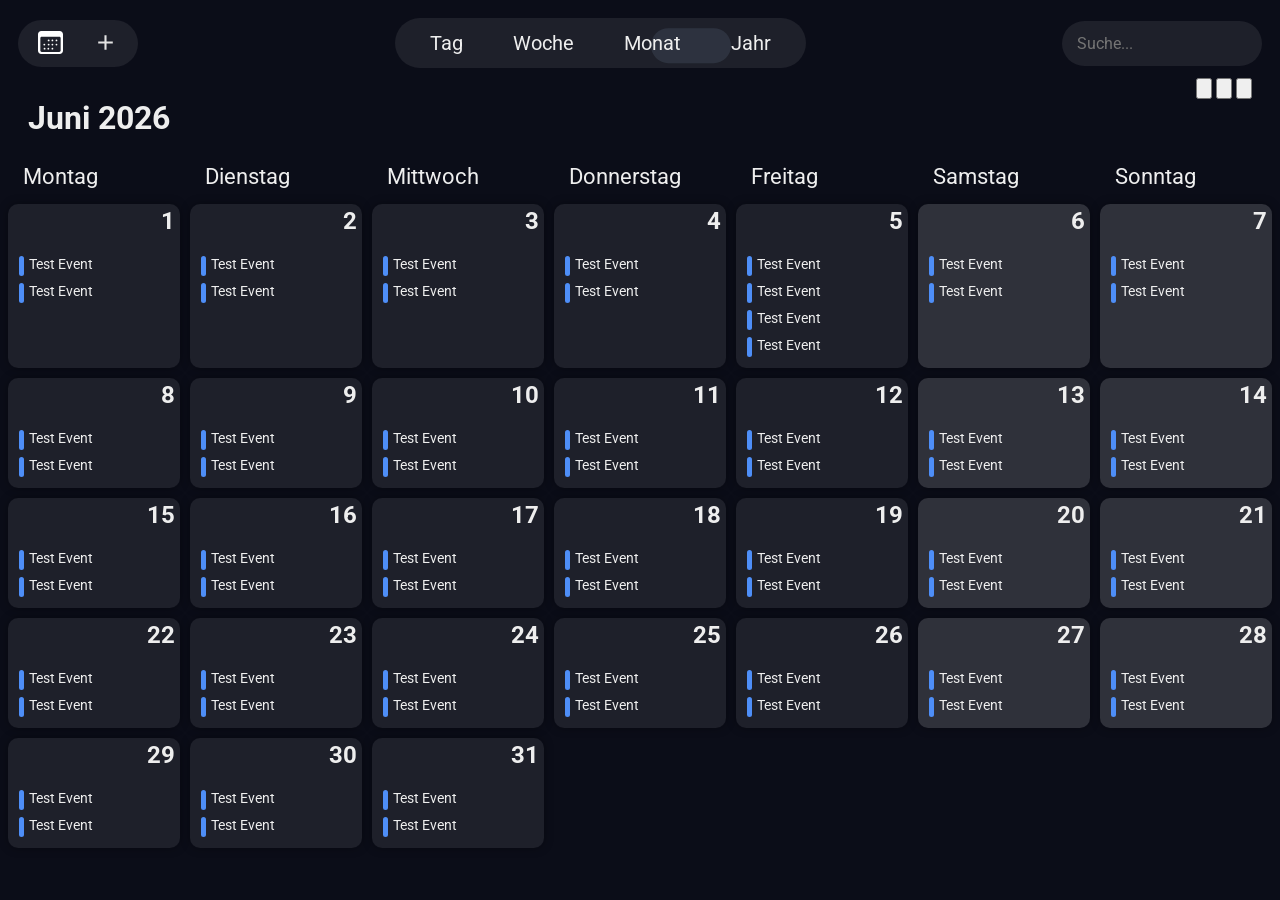
==== frontend/month-look.html @ 3fba00ce "Styling-Nav" ====
<!doctype html>
<html lang="de" data-theme="dark">
  <head>
    <meta charset="UTF-8" />
    <meta name="viewport" content="width=device-width, initial-scale=1.0" />
    <title>Document</title>
    <link rel="stylesheet" href="color.css" />
    <link rel="stylesheet" href="month-look.css" />
    <link rel="stylesheet" href="nav.css" />

    <link rel="preconnect" href="https://fonts.googleapis.com" />
    <link rel="preconnect" href="https://fonts.gstatic.com" crossorigin />
    <link
      href="https://fonts.googleapis.com/css2?family=Caveat:wght@400..700&family=Roboto:ital,wght@0,100..900;1,100..900&display=swap"
      rel="stylesheet"
    />
  </head>
  <body>
    <nav class="nav">
      <div class="nav-left">
        <button>
          <img src="/img/calender.svg" alt="" />
        </button>
        <button>
          <img src="/img/Plus.svg" alt="" />
        </button>
      </div>

      <div class="calender-look">
        <button id="day-view">Tag</button><button id="week-view">Woche</button
        ><button id="month-view">Monat</button
        ><button id="year-view">Jahr</button>
        <div id="view-content"></div>
      </div>

      <input type="search" placeholder="Suche..." />
    </nav>

    <div class="under-nav">
      <h1>Juni 2026</h1>
      <div>
        <button><img src="" alt="" /></button>
        <button><img src="" alt="" /></button>
        <button><img src="" alt="" /></button>
      </div>
    </div>

    <div class="grid-container" id="grid-container">
      <div class="Week-day">Montag</div>
      <div class="Week-day">Dienstag</div>
      <div class="Week-day">Mittwoch</div>
      <div class="Week-day">Donnerstag</div>
      <div class="Week-day">Freitag</div>
      <div class="Week-day">Samstag</div>
      <div class="Week-day">Sonntag</div>
    </div>

    <template id="calender-day">
      <div class="container-calender">
        <h2 class="date-headline">date</h2>
        <div class="content"></div>
      </div>
    </template>

    <template id="Event">
      <button class="event">
        <div class="event-color"></div>
        <span class="event-content"></span>
      </button>
    </template>

    <script src="month-look.js"></script>
  </body>
</html>
---- frontend/color.css ----
/* =========================
   DARK MODE (Standard)
   ========================= */
[data-theme="dark"] {
  --background: #0b0d18;
  --surface: #15171f;
  --surface-hover: rgba(255, 255, 255, 0.15);

  --text-primary: #eeeeee;
  --text-secondary: #b4b7c0;
  --text-muted: #7d8089;

  --accent: #9ecefa;
  --view-content: #1d2330f6;

  --border: rgba(255, 255, 255, 0.08);

  --border-weekend: rgba(255, 255, 255, 0.15);
  --shadow: rgba(0, 0, 0, 0.35);

  /* Kalender Einträge */
  --entry-1: #4e8ef7; /* Blau – z.B. Schule */
  --entry-2: #e05c7a; /* Rot/Pink – z.B. Wichtig */
  --entry-3: #50c27a; /* Grün – z.B. Sport */
  --entry-4: #f0a84e; /* Orange – z.B. Freizeit */
  --entry-5: #a78bf6; /* Lila – z.B. Privat */
  --entry-6: #4ec9c9; /* Türkis – z.B. Arzt */
  --entry-7: #f06b3f; /* Dunkelorange – z.B. Hausaufgaben */
  --entry-8: #e8d44d; /* Gelb – z.B. Geburtstag */
  --entry-9: #6ec6f5; /* Hellblau – z.B. Urlaub */
  --entry-10: #c97ae8; /* Pink-Lila – z.B. Sonstiges */
}

/* =========================
   LIGHT MODE
   ========================= */
[data-theme="light"] {
  --background: #f4f7fb;
  --surface: #ffffff;
  --surface-hover: #e5ebf3;

  --text-primary: #1d2330;
  --text-secondary: #5d6677;
  --text-muted: #8c94a3;

  --accent: #b8dbff;

  --border: rgba(0, 0, 0, 0.08);
  --border-weekend: rgba(0, 0, 0, 0.15);
  --shadow: rgba(0, 0, 0, 0.12);

  /* Kalender Einträge – etwas dunkler für Lesbarkeit auf hellem Hintergrund */
  --entry-1: #2d6ef0;
  --entry-2: #d63b5e;
  --entry-3: #2ea85e;
  --entry-4: #e08c28;
  --entry-5: #7c5ce8;
  --entry-6: #27a8a8;
  --entry-7: #d44e1e;
  --entry-8: #c9b020;
  --entry-9: #3aa8e0;
  --entry-10: #a855d4;
}
---- frontend/month-look.css ----
body {
  background-color: var(--background);
  color: var(--text-primary);
}

* {
  font-family: "Roboto", sans-serif;
  font-optical-sizing: auto;
  font-style: normal;
  font-variation-settings: "wdth" 100;
}

:root {
  --spalten-grid: 7;
}

.Week-day {
  font-family: "Roboto", sans-serif;
  font-optical-sizing: auto;
  font-style: normal;
  font-variation-settings: "wdth" 200;

  display: flex;
  align-items: center;
  margin-left: 10px;
  font-size: 22px;

  padding: 5px;
  border-radius: 10px;
}

.under-nav {
  display: flex;
  justify-content: space-between;
  margin-left: 20px;
  margin-right: 20px;
}

/** Grid – Calender-body */

.grid-container {
  display: grid;
  grid-template-columns: repeat(var(--spalten-grid), 1fr);
  gap: 10px;
}

.container-calender {
  padding: 5px;
  border-radius: 10px;
  min-height: 100px;
  background-color: var(--border);
  box-shadow: 0px 0px 10px var(--shadow);
}

.container-calender:hover {
  cursor: pointer;
  transform: scale(1.04);
  transition: transform 0.2s ease-in-out;
}

h2 {
  font-family: "Roboto", sans-serif;
  font-optical-sizing: auto;
  font-style: normal;
  font-variation-settings: "wdth" 100;

  display: flex;
  justify-content: end;
  margin-top: -2px;
}

/** Event */

.event {
  /*button settings*/
  border: none;
  background: none;

  color: var(--text-primary);
  display: flex;
  justify-content: start;
  flex-direction: row;
  margin-bottom: 5px;
}

.event-color {
  width: 5px;
  height: 20px;
  border-radius: 15px;
  display: inline-block;
  font-family: "Roboto", sans-serif;
  margin-right: 5px;
  background-color: var(--entry-1);
}

.event-content {
  font-size: 14px;
}
---- frontend/nav.css ----
/** Nav */
nav {
  display: flex;
  justify-content: space-between;
  align-items: center;
  padding: 10px;
  border-radius: 10px;
}

.nav-left {
  display: flex;
  align-items: center;
  background-color: var(--border);
  padding: 5px 10px;
  border-radius: 25px;
  gap: 10px;
}

nav button {
  background: none;
  border: none;
  color: var(--text-primary);
  font-size: 50%;
  cursor: pointer;
  padding: 5px 10px;
}

nav button:hover {
  background-color: var(--surface-hover);
  border-radius: 25px;
}

nav button > img {
  --svg-size: 25px;
  width: var(--svg-size);
  height: var(--svg-size);
}

.calender-look {
  font-family: "Roboto", sans-serif;
  background-color: var(--border);
  padding: 8px 10px;
  border-radius: 25px;
}

.calender-look > button {
  z-index: 2;
  background: none;
  border: none;
  color: var(--text-primary);
  font-size: 20px;
  cursor: pointer;
  margin: 0 15px;
}

#view-content {
  z-index: -1;
  position: absolute;
  width: 80px;
  height: 35px;
  background-color: var(--view-content);
  border-radius: 20px;
  translate: -50% -91%;
  left: 54%;
}

input[type="search"] {
  outline: none;
  border: none;
  background-color: var(--border);
  color: var(--text-primary);
  font-size: 16px;
  border: none;
  padding: 10px 15px;
  height: 45px;

  border-radius: 25px;
  width: 200px;
}
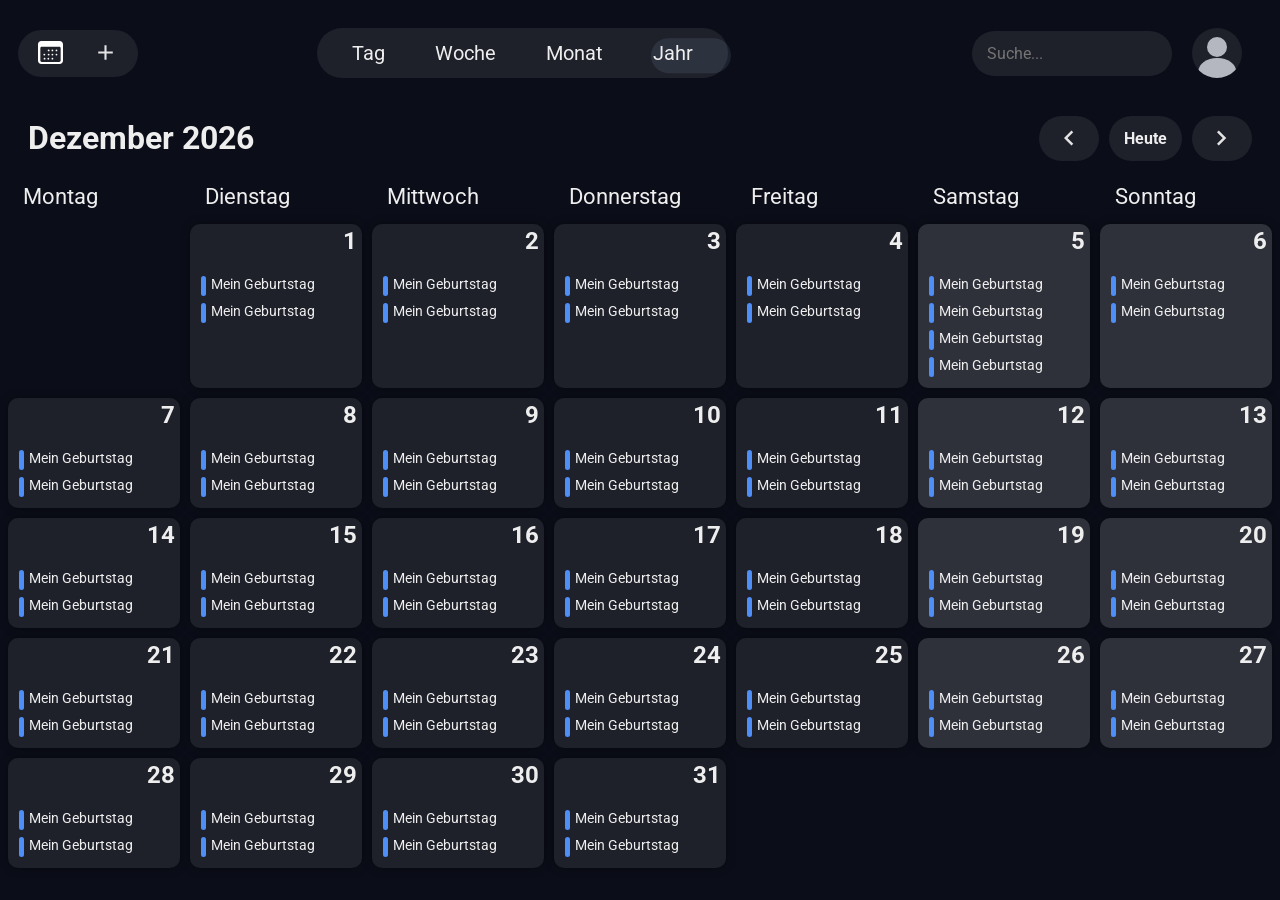
==== commit e9340474: "styling-nav" ====
--- a/frontend/month-look.html
+++ b/frontend/month-look.html
@@ -33,15 +33,29 @@
         <div id="view-content"></div>
       </div>
 
-      <input type="search" placeholder="Suche..." />
+      <div class="nav-right">
+        <div class="search-container">
+          <button id="search-button">
+            <img class="search-icon" src="/img/search.svg" alt="" />
+          </button>
+          <input id="search-input" type="search" placeholder="Suche..." />
+        </div>
+        <button id="profil-button">
+          <div class="profile-avatar"></div>
+        </button>
+      </div>
     </nav>
 
     <div class="under-nav">
-      <h1>Juni 2026</h1>
-      <div>
-        <button><img src="" alt="" /></button>
-        <button><img src="" alt="" /></button>
-        <button><img src="" alt="" /></button>
+      <h1 id="month-title">Juni 2026</h1>
+      <div class="nav-buttons">
+        <button id="prev-month" class="nav-button">
+          <img src="/img/links_pfeil.svg" alt="" />
+        </button>
+        <button id="today" class="nav-button">Heute</button>
+        <button id="next-month" class="nav-button">
+          <img src="/img/rechts_pfeil.svg" alt="" />
+        </button>
       </div>
     </div>
 
@@ -70,5 +84,6 @@
     </template>
 
     <script src="month-look.js"></script>
+    <script src="nav.js"></script>
   </body>
 </html>
--- a/frontend/color.css
+++ b/frontend/color.css
@@ -1,3 +1,24 @@
+:root {
+  --profile-1: #8b3a3a;
+  --profile-2: #7a6040;
+  --profile-3: #3a8080;
+  --profile-4: #7a6040;
+  --profile-5: #8b3a3a;
+  --profile-6: #b0a080;
+  --profile-7: #7a3a7a;
+  --profile-8: #7a7a30;
+  --profile-9: #3a7a50;
+  --profile-10: #507a30;
+  --profile-11: #c080c0;
+  --profile-12: #50a070;
+  --profile-13: #3a6080;
+  --profile-14: #303080;
+  --profile-15: #7030a0;
+  --profile-16: #903060;
+  --profile-17: #8090c0;
+  --profile-18: #c07070;
+}
+
 /* =========================
    DARK MODE (Standard)
    ========================= */
--- a/frontend/month-look.css
+++ b/frontend/month-look.css
@@ -54,8 +54,8 @@
 
 .container-calender:hover {
   cursor: pointer;
-  transform: scale(1.04);
-  transition: transform 0.2s ease-in-out;
+  transform: scale(1.05);
+  transition: transform 0.3s ease-in-out;
 }
 
 h2 {
--- a/frontend/nav.css
+++ b/frontend/nav.css
@@ -16,6 +16,13 @@
   gap: 10px;
 }
 
+.nav-right {
+  display: flex;
+  align-items: center;
+  padding: 5px 10px;
+  border-radius: 25px;
+}
+
 nav button {
   background: none;
   border: none;
@@ -28,6 +35,7 @@
 nav button:hover {
   background-color: var(--surface-hover);
   border-radius: 25px;
+  transition: background-color 0.2s ease-in-out;
 }
 
 nav button > img {
@@ -64,7 +72,16 @@
   left: 54%;
 }
 
+.search-container {
+  display: flex;
+  align-items: center;
+  padding: 5px 10px;
+  border-radius: 25px;
+  gap: 5px;
+}
+
 input[type="search"] {
+  z-index: 1;
   outline: none;
   border: none;
   background-color: var(--border);
@@ -77,3 +94,197 @@
   border-radius: 25px;
   width: 200px;
 }
+
+/* Search Button */
+
+#search-button {
+  background-color: var(--border);
+  border: none;
+  padding: 8px;
+  border-radius: 25px;
+  cursor: pointer;
+  visibility: hidden;
+  transform: translateX(60px);
+  transition: transform 0.2s ease-in-out;
+}
+
+/* Search Icon */
+
+#search-button > img {
+  --svg-size: 25px;
+  width: var(--svg-size);
+  height: var(--svg-size);
+}
+
+/* Zustand wenn Input aktiv ist */
+
+.search-input-focus {
+  transform: translateX(0px);
+  visibility: visible;
+}
+/* Kleine Klick-Animation */
+
+@keyframes search-click {
+  0% {
+    transform: translateX(0);
+    visibility: visible;
+  }
+
+  50% {
+    transform: translateX(-20px) scale(1.02);
+    visibility: visible;
+  }
+
+  100% {
+    transform: translateX(0px);
+    visibility: visible;
+  }
+}
+
+.search-click-animation {
+  visibility: visible;
+
+  animation: search-click 0.3s ease-in-out forwards;
+}
+
+/** Next and bevor button **/
+
+.under-nav {
+  display: flex;
+  justify-content: space-between;
+  align-items: center;
+  margin-left: 20px;
+  margin-right: 20px;
+}
+
+.nav-buttons {
+  display: flex;
+  justify-content: space-between;
+
+  gap: 10px;
+}
+
+.nav-button {
+  font-family: "Roboto", sans-serif;
+  font-weight: 700;
+  display: flex;
+  justify-content: center;
+  align-items: center;
+
+  background-color: var(--border);
+  border: none;
+  color: var(--text-primary);
+  font-size: 16px;
+  padding: 10px 15px;
+  height: 45px;
+  border-radius: 25px;
+}
+
+.nav-button > img {
+  --svg-size: 30px;
+  width: var(--svg-size);
+  height: var(--svg-size);
+}
+
+.nav-button:hover {
+  background-color: var(--surface-hover);
+  cursor: pointer;
+  transition: background-color 0.2s ease-in-out;
+}
+
+@keyframes move-left {
+  0% {
+    transform: translateX(0);
+  }
+
+  50% {
+    transform: translateX(-8px);
+  }
+
+  100% {
+    transform: translateX(0);
+  }
+}
+
+@keyframes move-right {
+  0% {
+    transform: translateX(0);
+  }
+
+  50% {
+    transform: translateX(8px);
+  }
+
+  100% {
+    transform: translateX(0);
+  }
+}
+
+@keyframes move-today {
+  0% {
+    transform: translateY(0);
+  }
+
+  50% {
+    transform: scale(1.1);
+  }
+
+  100% {
+    transform: translateY(0);
+  }
+}
+
+.nav-button-moveLeft {
+  animation: move-left 0.2s ease-in-out;
+}
+
+.nav-button-moveRight {
+  animation: move-right 0.2s ease-in-out;
+}
+
+.nav-button-moveToday {
+  animation: move-today 0.2s ease-in-out;
+}
+
+/** Profil Settings */
+
+#profil-button:hover {
+  background-color: transparent;
+}
+
+.profile-avatar {
+  --avatar-size: 50px;
+  width: var(--avatar-size);
+  height: var(--avatar-size);
+  border-radius: 50%;
+  background-color: var(--border);
+  position: relative;
+  overflow: hidden;
+  flex-shrink: 0;
+}
+
+/* Kopf */
+.profile-avatar::before {
+  content: "";
+  position: absolute;
+  top: 18%;
+  left: 50%;
+  translate: -50% 0;
+  width: 40%;
+  height: 40%;
+  border-radius: 50%;
+  background-color: var(--text-secondary);
+}
+
+/* Schultern */
+.profile-avatar::after {
+  content: "";
+  position: absolute;
+  bottom: -15%;
+  left: 50%;
+  translate: -50% 0;
+  width: 75%;
+  height: 55%;
+  border-radius: 50% 50% 0 0;
+  background-color: var(--text-secondary);
+}
